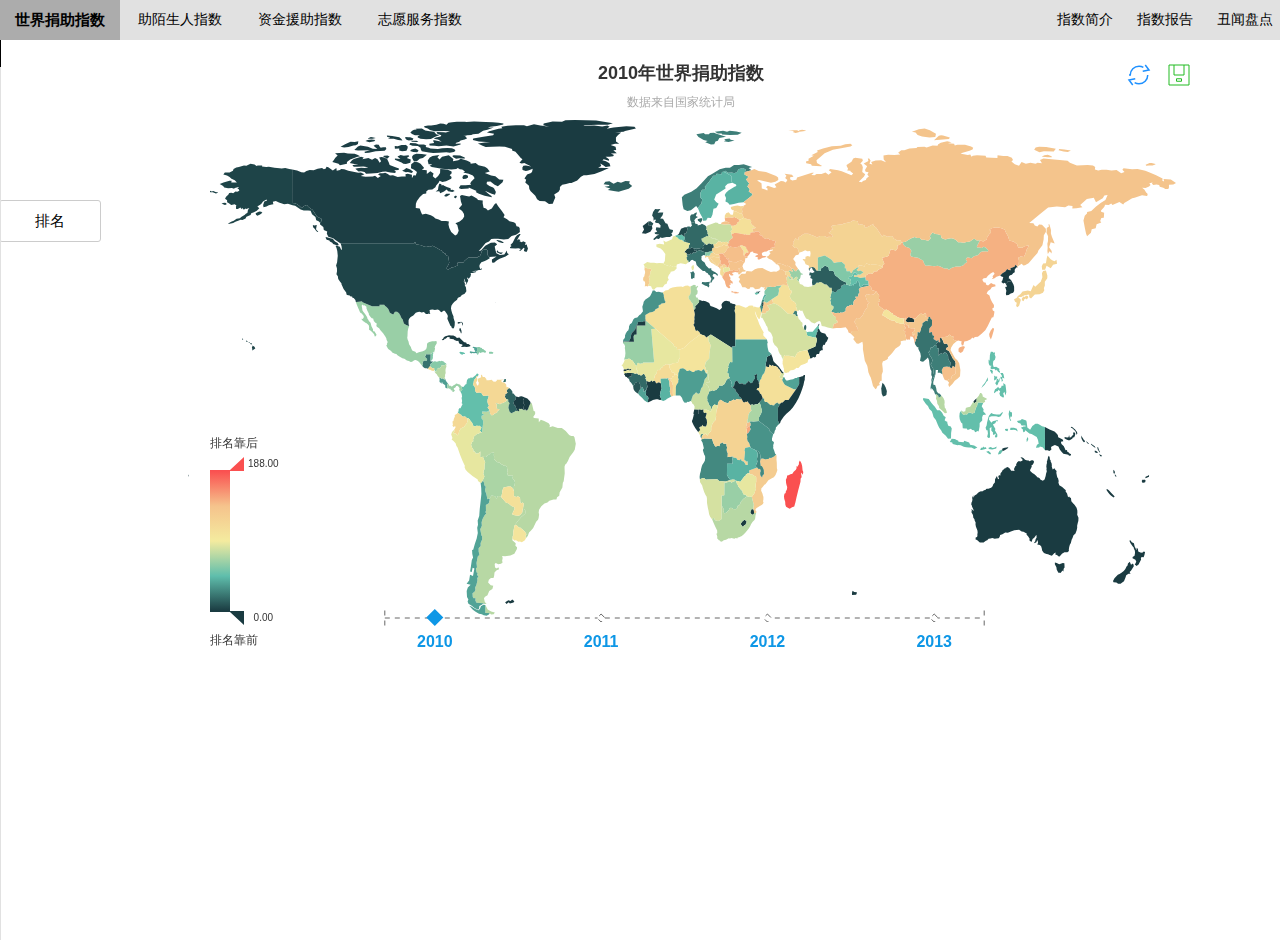
==== world_giving_index.html @ 4aa20960 "整合了其他网页" ====
<!DOCTYPE html>
<html lang="en">
<!--[if IE 6 ]><html class="ie ielt9 ielt8 ielt7 ie6" lang="en-US"><![endif]-->
<!--[if IE 7 ]><html class="ie ielt9 ielt8 ie7" lang="en-US"><![endif]-->
<!--[if IE 8 ]><html class="ie ielt9 ie8" lang="en-US"><![endif]-->
<head>
	<meta charset="UTF-8">
	<title>全球捐赠指数</title>
	<link rel="stylesheet" type="text/css" href="css/style.css">
	<!--[if lt IE 10]> 
	<script type="text/javascript" src="js/PIE.js"></script> 
	<![endif]--> 
	<!--[if IE 7]>
	<script type='text/javascript' src='js/excanvas.js'></script>
	<link rel="stylesheet" href="css/iefix.css" type="text/css" media="screen" />
	<![endif]-->
	<!--[if IE 8]>
	<script type='text/javascript' src='js/excanvas.js'></script>
	<link rel="stylesheet" href="css/iefix.css" type="text/css" media="screen" />
	<![endif]--> 
	<script src="framework/echarts/esl.js"></script>
	<script type="text/javascript" src="js/jquery-1.7.1.min.js"></script>
	
</head>
<body>
	<!-- 顶部导航栏 -->
	<div id="titlebar">
		<ul id= 'btn-group' class="btn-group">
		  <li class="item btn-default">世界捐助指数</li>
		  <li class="item btn-default">助陌生人指数</li>
		  <li class="item btn-default">资金援助指数</li>
		  <li class="item btn-default">志愿服务指数</li>
		</ul>

		<ul id='titlebar_ul'>
			<li id = "brand" class="item">
				丑闻盘点
			</li>
			<li id = "asset" class="item">
				指数报告
			</li>
			<li id = "prof" class="item">
				指数简介
			</li>
		</ul>
	

		<div class="nav-content" id="prof-content">
			<a href="#" class='left close'>
				<div class="icon"></div>
				<span class="caption">Close</span>
			</a>
			<div class='content'>
				<p>世界捐助指数是由总部设在英国的慈善援助基金会（CAF）于2010年9月首次发布的。该指数是由慈善援助基金会委托盖洛普调查机构对各国家或地区进行抽取年龄为15岁以上的人群进行调查，再根据资金援助、志愿服务和帮助陌生人三项指标给他们的慈善情况排名。这项调查中各国的样本数量与人口成一定比例，在大多数国家选取具有代表性的城市收集1000份问卷。调查方式是通过电话或面对面访谈形式的，这取决于该国的电话覆盖率。捐钱或志愿服务的组织可能包括政党/组织以及注册的慈善团体、社区组织和宗教场所。</p>
			</div>
		</div>
		<div class="nav-content" id="asset-content">
			<a href="#" class='left close'>
				<div class="icon"></div>
				<span class="caption">Close</span>
			</a>
			<div class='content'>

				<p>2010年情况根据《世界捐助指数2010》的报告显示，在调查的占世界人口95%的153个国家及地区中，全球五分之一的人自愿帮助别人，三分之一的人向慈善机构捐过款，45%的人都是“厚道人”，表示乐意帮助陌生人。根据每个国家或地区向慈善捐款的数额、为陌生人提供金钱或时间帮助的多少，慈善援助基金会做出了如下排名： 
				澳大利亚和新西兰以57%的平均分并列第一，得分为56%的加拿大和爱尔兰并列第三，瑞士和美国得分为55%，并列第五。中国香港与德国、丹麦、几内亚并列第18位，韩国排第81，新加坡第91，日本第11。该报告显示，只有4%的立陶宛人捐钱给慈善机构，而马耳他为83%；在土库曼斯坦，有61%的人做志愿者工作，而柬埔寨仅有2%。而好几个世界人口最多的国家则在该指数上排名倒数，包括印度排名134，俄罗斯排名138，中国列147，倒数第7。根据该调查，仅有4%的中国人奉献自己的时间给慈善，而俄罗斯仅有6%的人捐款。</p>
			</div>
		</div>
		<div class="nav-content" id="brand-content">
			<a href="#" class='left close'>
				<div class="icon"></div>
				<span class="caption">Close</span>
			</a>
			<div class='content'>
				<p>近年来，郭美美事件等丑闻给红十字会带来了很大的信任危机。据报道，郭美美事件后，全国慈善捐赠总额直线下降，尽管红十字会改善与民众关系的意愿表现得越发强烈，但对于民众要求每笔善款公开透明的诉求又迟迟未见行动。慈善事业的负面新闻接二连三曝光，严重打击了社会人士的爱心以及对慈善机构的信心，下面我们就来盘点下近年来中国发生的一些慈善丑闻......<a href="chouwen.html" target="_blamk">丑闻盘点</a></p>
			</div>
		</div>
	</div>
	
	<!-- 左侧栏 -->
	<div id="leftbar">
		<ul id='leftbar_ul'>
			<li>排名</li>
		</ul>
		<div class='rank'>
			<span id="rank_span">国家历年排名</span>
			<a href="#" class='right close'>
				<div class="right_icon"></div>
				<span class="right_caption">Close</span>
			</a>
			<div class='rank_content'></div>
		</div>
	</div>

	<!-- 右侧栏 -->
	<!-- <div id="rightbar">
		<ul id='rightbar_ul'>
			<li>选择国家</li>
		</ul>
	</div> -->

	<!-- 地图显示 -->
	<div id="right_main">
		<div id="map" ></div>
	</div>
</body>
<script type="text/javascript">
	$(function() { 
		if (window.PIE) { 
			$('.rounded').each(function() { 
				PIE.attach(this); 
			}); 
		} 
	}); 

	$('document').ready(function(){
		
		$.rank = $('.rank');
		var oLis = $('#titlebar_ul li');
		for( var i=0, len = oLis.length; i< len; i++){
			oLis[i].onclick = function( e ){
				var id = '#' + this.id + '-content';
				var els = $('.nav-content');
				colseOther( $(id), els );
				$(id).addClass('content-move-left');
			}
		}

		var a_close = $('.close');
		for( var i=0; i<a_close.length; i++){
			a_close[i].onclick = function( e ){
				var el = $(this).parent();
				el.removeClass('content-move-left');
			}
		}

		function colseOther( el, els ){
			for( var i=0; i< els.length; i++){
				if( $(els[i]) === el ){
					break;
				}else{
					$( els[i]).removeClass('content-move-left');
				}
			}
		}

		//排名弹出事件
		var	 rank_btn = $('#leftbar_ul li');
		rank_btn.on('click', function(event) {
			$('.rank').addClass('rank_content_right');
		});

	});
</script>
<script type="text/javascript" src="js/data.js"></script>
<script type="text/javascript" src="js/map.js"></script>
</html>
---- css/style.css ----
ul{
	list-style: none;
	padding-left: 0;
}

body{ margin: 0; padding: 0; overflow: hidden;}

p{
	text-indent: 2em;
    line-height: 28px;
    font-size: 13px;
    font-family: inherit;
	margin: 0 6px;
}

/* titlebar 的样式*/
#titlebar{
	height:40px;
	background-color: #e1e1e1;
	position: relative;
	top: 0;
	left: 0;
	width: 100%;
	z-index: 99;
}

#titlebar_ul{ float:right; height:40px; line-height: 40px;margin-bottom: 0; margin-top: 0;}
#titlebar_ul li{ float:right; margin: auto 0px auto 10px;height:40px;}


.item{
	font-size: 14px;
	font-family: "Microsoft YaHei";
	text-align: center;
	margin-top: 5px;
	width: 70px;
}
.item:hover{
	background-color: #acacac;
	font-weight: bold;
	font-size: 15px;
}

.nav-content{
	top: 39px;
	right:-400px;
	height: auto;
	background-color: #e1e1e1;
	width:400px;
	position:absolute;
	z-index: 99;
	/*opacity: 1;*/
	display: none;
}

.left{
	float: left;
	top: 39px;	
	width: 27px;	height: 27px;
	background: #000;	opacity: 1;
	/*transition:all 150ms ease-in-out;*/

}

.right{
	background: none repeat scroll 0 0 #000;
	float: right;
	height: 27px;
	opacity: 1;
	top: 39px;
	width: 27px;
}

.right_icon{
	position: absolute; width: 12px; height: 12px;
	background: url(../images/icon_remove_white.png);
	top: 7px;
	right: 7px;
}

.right_caption{
	position: absolute; display: inline-block;
	opacity: 0; right: 27px; top: 5px;
	font-weight: normal; font-size: 14px;
	color: #E1E1E1;
}

.close:hover  .right_caption{
	position: absolute; display: inline-block;
	opacity: 1; right: 25px; top: 5px;
	font-weight: normal; font-size: 14px;
	color: #fff;
}


.icon{
	position: absolute; width: 12px; height: 12px;
	background: url(../images/icon_remove_white.png);top: 7px;
	left: 7px;
}

.rank_item_close{
	background: none repeat scroll 0 0 #000;
	float: right;
	height: 20px;
	opacity: 1;
	right: 15px;
	width: 20px;
	position: relative;
	right: 7px;
}

.rank_item_icon{
	background: url(../images/icon_remove_white.png) no-repeat;top: 4px;left: 4px;position: relative;
	height: 20px;width: 20px;
}

.caption{
	position: absolute; display: inline-block;
	/*opacity: 0; */
	left: 27px; top: 5px;
	font-weight: normal; font-size: 14px;
	color: #E1E1E1;
}


.close:hover{
	background-color: #FA5050;padding-left: 30px;
	padding-right: 35px;
}

.close:hover  .caption{
	position: absolute; display: inline-block;
	opacity: 1; left: 25px; top: 5px;
	font-weight: normal; font-size: 14px;
	color: #fff;
}

.nav-content .content{
	clear: both;
	position: absolute; top:26px;
	width: 100%;
	padding: 12px 0px 22px;
	background-color: #e1e1e1;
	/*overflow: auto;*/
}

#titlebar .content-move-left .content > p{
    text-indent: 2em;
    line-height: 28px;
    font-size: 13px;
    font-family: inherit;
    margin-bottom: 0;
}


.content-move-left{
	opacity: 1;
	display: block;
	-webkit-animation-name: cml;
	-moz-animation-name: cml;
	-o-animation-name: cml;
	animation-name: cml;
	-webkit-animation-duration: 1s;
	-moz-animation-duration: 1s;
	-o-animation-duration: 1s;
	animation-duration: 1s;
	-webkit-animation-iteration: 1;
	-moz-animation-iteration: 1;
	-o-animation-iteration: 1;
	animation-iteration: 1;
	-webkit-animation-fill-mode: forwards;
	-moz-animation-fill-mode: forwards;
	-o-animation-fill-mode: forwards;
	animation-fill-mode: forwards;
}

@-webkit-keyframes cml{
	from{
	}
	to{
		-webkit-transform: translateX(-400px);
		transform: translateX(-400px);
	}
}

@-moz-keyframes cml{
	from{
	}
	to{
		-moz-transform:translateX(-400px);
		transform:translateX(-400px);
	}
}
@-o-keyframes cml{
	from{
	}
	to{
		-o-transform:translateX(-400px);
		transform:translateX(-400px);
	}
}

@keyframes cml{
	from{
	}
	to{
		-webkit-transform: translateX(-400px);
		transform: translateX(-400px);
	}
}

.rank_content_right{
	display: block;
	/*-webkit-animation-name: rcr;
	-moz-animation-name: rcr;
	-o-animation-name: rcr;
	animation-name: rcr;
	-webkit-animation-duration: 0.8s;
	-moz-animation-duration: 0.8s;
	-o-animation-duration: 0.8s;
	animation-duration: 0.8s;
	-webkit-animation-iteration: 1;
	-moz-animation-iteration: 1;
	-o-animation-iteration: 1;
	animation-iteration: 1;
	-webkit-animation-fill-mode: forwards;
	-moz-animation-fill-mode: forwards;
	-o-animation-fill-mode: forwards;
	animation-fill-mode: forwards;*/
}

@-webkit-keyframes crc{
	from{
	}
	to{
		-webkit-transform: translateX(400px);
		transform: translateX(400px);
	}
}

@-moz-keyframes crc{
	from{
	}
	to{
		-moz-transform:translateX(400px);
		transform:translateX(400px);
	}
}
@-o-keyframes crc{
	from{
	}
	to{
		-o-transform:translateX(400px);
		transform:translateX(400px);
	}
}

@keyframes crc{
	from{
	}
	to{
		-webkit-transform: translateX(400px);
		transform: translateX(400px);
	}
}


/* 左侧栏的样式 */
#leftbar{ width: 100px; position: relative;height:100%; left: 0; top: 0;
 float: left; position: absolute; z-index: 98;}
#leftbar ul{ list-style: none;height: 400px; width:100px;margin-top:200px;margin-left:-1px;}
#leftbar ul li{  height: 40px;  font-size: 15px; font-family: 'Microsoft Yahei','宋体'; width:100px;
	margin:  10px auto; line-height:40px; border:1px solid #ededed;border-color:#ccc;border-radius:3px;
	text-align: center;
}
#leftbar_ul li:hover{ width: 105px; font-size: 16px; font-weight: bold;background-color: #acacac;}

#leftbar .rank{
	background-color: #e1e1e1;
	width:400px;
	height: 100%;
	position: absolute;
	left:-399px;	
	top:40px;
}

.rank span#rank_span{
	height: 40px;line-height: 40px;display: inline-block;margin-left: 100px;font-family: inherit;font-size: 19px;
}

.rank_content{
	margin-top:0;
	height: 90%;
	width: 100%;
	overflow: auto;
}

.rank_item{
	left: 5px;
	height: 300px;
	line-height: 20px;
	width: 100%;
	font-size: 14px;
	font-family: inherit;
	border: 1px solid #ccc;
	margin: 0;
	padding: 2px 0 20px 3px;
}

.rank_item span{
	display: block;
	margin: 4px 28px 4px 0;
	font-size: 16px;
	font-weight: bold;
}

.item_line{
	height: 100%;width: 90%;
}



/* 右侧栏的样式 */
#rightbar{ width: 100px; position: relative;height:720px; right: 0; top: 0;
 float: right; position: absolute;z-index: 98;}
#rightbar ul{ list-style: none;height: 400px; width:100px;margin-top:200px;margin-left:-1px;}
#rightbar ul li{  height: 40px;  font-size: 15px; font-family: 'Microsoft Yahei','宋体'; width:100px;
	margin:  10px auto; line-height:40px; border:1px solid #ededed;border-color:#ccc;border-radius:3px;
	text-align: center;
}
#rightbar_ul li:hover{ width: 105px; font-size: 16px; font-weight: bold;background-color: #acacac;}


#right_main{
	float: left;
	margin:20px 100px;
	width:80%;
	position: relative;
}

#map{ 
	left:40px; top: -30px;width:100%; height:600px;float: left; border:0px solid #ccc;padding:10px;position: relative;margin: 20px;
	}

#btn-group{
	position: absolute;
	float: left;
	top: 0;
	left: 0;
	z-index: 98;
	height: 40px;
	line-height: 40px;
	margin: 0;
}

#btn-group li{ float: left; padding: 0 10px;
	height: 40px;line-height: 40px; width: 100px;margin-top: 0px;
}
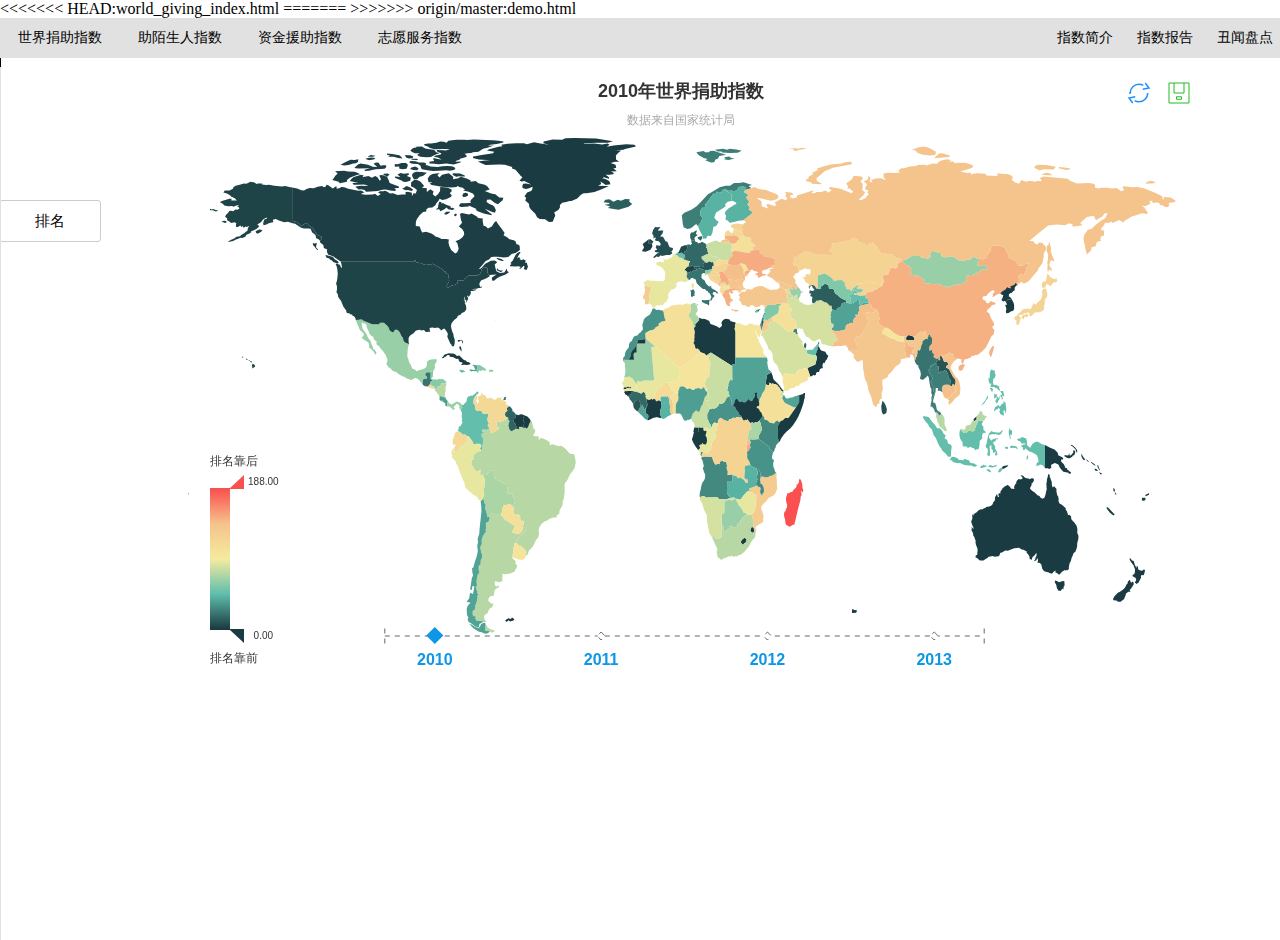
==== commit c3e0e325: "Merge remote-tracking branch 'origin/master'" ====
--- a/world_giving_index.html
+++ b/world_giving_index.html
@@ -1,31 +1,77 @@
 <!DOCTYPE html>
 <html lang="en">
-<!--[if IE 6 ]><html class="ie ielt9 ielt8 ielt7 ie6" lang="en-US"><![endif]-->
-<!--[if IE 7 ]><html class="ie ielt9 ielt8 ie7" lang="en-US"><![endif]-->
-<!--[if IE 8 ]><html class="ie ielt9 ie8" lang="en-US"><![endif]-->
 <head>
 	<meta charset="UTF-8">
 	<title>全球捐赠指数</title>
 	<link rel="stylesheet" type="text/css" href="css/style.css">
-	<!--[if lt IE 10]> 
-	<script type="text/javascript" src="js/PIE.js"></script> 
-	<![endif]--> 
-	<!--[if IE 7]>
-	<script type='text/javascript' src='js/excanvas.js'></script>
-	<link rel="stylesheet" href="css/iefix.css" type="text/css" media="screen" />
-	<![endif]-->
-	<!--[if IE 8]>
-	<script type='text/javascript' src='js/excanvas.js'></script>
-	<link rel="stylesheet" href="css/iefix.css" type="text/css" media="screen" />
-	<![endif]--> 
 	<script src="framework/echarts/esl.js"></script>
+<<<<<<< HEAD:world_giving_index.html
 	<script type="text/javascript" src="js/jquery-1.7.1.min.js"></script>
 	
+=======
+	<script type="text/javascript" src="js/jquery-1.7.1.min.js" charset="utf-8"></script>
+	<script type="text/javascript">
+		$('document').ready(function(){
+			$.rank = $('.rank');
+			var oLis = $('#titlebar_ul li');
+			for( var i=0, len = oLis.length; i< len; i++){
+				oLis[i].onclick = function( e ){
+					var id = '#' + this.id + '-content';
+					var els = $('.nav-content');
+					colseOther( $(id), els );
+					$(id).animate({right:"0px"});
+					$(id).show();
+				}
+			}
+
+			var a_left_close = $('.right.close');
+			for( var i=0; i<a_left_close.length; i++){
+				a_left_close[i].onclick = function( e ){
+					var el = $(this).parent();
+					// el.removeClass('content-move-left');
+					el.animate({
+						left:'-400px'
+					});
+				}
+			}
+
+			var a_close = $('.left.close');
+			for( var i=0; i<a_close.length; i++){
+				a_close[i].onclick = function( e ){
+					var el = $(this).parent();
+					// el.removeClass('content-move-left');
+					el.animate({
+						right:'-400px'
+					});
+				}
+			}
+
+			function colseOther( el, els ){
+				for( var i=0; i< els.length; i++){
+					if( $(els[i]) === el ){
+						break;
+					}else{
+						// $( els[i]).removeClass('content-move-left');
+						$( els[i] ).animate({right:"-400px"}, 100);
+						$( els[i] ).hide();
+					}
+				}
+			}
+
+			//排名弹出事件
+			var	 rank_btn = $('#leftbar_ul li');
+			rank_btn.on('click', function(event) {
+				$(".rank").animate({left:'0px'});
+			});
+
+		});
+	</script>
+>>>>>>> origin/master:demo.html
 </head>
 <body>
 	<!-- 顶部导航栏 -->
 	<div id="titlebar">
-		<ul id= 'btn-group' class="btn-group">
+		<ul id= 'btn-group'class="btn-group">
 		  <li class="item btn-default">世界捐助指数</li>
 		  <li class="item btn-default">助陌生人指数</li>
 		  <li class="item btn-default">资金援助指数</li>
@@ -63,6 +109,14 @@
 
 				<p>2010年情况根据《世界捐助指数2010》的报告显示，在调查的占世界人口95%的153个国家及地区中，全球五分之一的人自愿帮助别人，三分之一的人向慈善机构捐过款，45%的人都是“厚道人”，表示乐意帮助陌生人。根据每个国家或地区向慈善捐款的数额、为陌生人提供金钱或时间帮助的多少，慈善援助基金会做出了如下排名： 
 				澳大利亚和新西兰以57%的平均分并列第一，得分为56%的加拿大和爱尔兰并列第三，瑞士和美国得分为55%，并列第五。中国香港与德国、丹麦、几内亚并列第18位，韩国排第81，新加坡第91，日本第11。该报告显示，只有4%的立陶宛人捐钱给慈善机构，而马耳他为83%；在土库曼斯坦，有61%的人做志愿者工作，而柬埔寨仅有2%。而好几个世界人口最多的国家则在该指数上排名倒数，包括印度排名134，俄罗斯排名138，中国列147，倒数第7。根据该调查，仅有4%的中国人奉献自己的时间给慈善，而俄罗斯仅有6%的人捐款。</p>
+<<<<<<< HEAD:world_giving_index.html
+=======
+				<p><a href="http://www.hao123.com/?tn=91949028_hao_pg">慷慨程度与一个国家或地区的综合福利关系紧密</a></p>
+				<p><a href="http://www.hao123.com/?tn=91949028_hao_pg">慷慨程度与一个国家或地区的综合福利关系紧密</a></p>
+				<p><a href="http://www.hao123.com/?tn=91949028_hao_pg">慷慨程度与一个国家或地区的综合福利关系紧密</a></p>
+				<p><a href="http://www.hao123.com/?tn=91949028_hao_pg">慷慨程度与一个国家或地区的综合福利关系紧密</a></p>
+				<p><a href="http://www.hao123.com/?tn=91949028_hao_pg">更多...</a></p>
+>>>>>>> origin/master:demo.html
 			</div>
 		</div>
 		<div class="nav-content" id="brand-content">
@@ -81,7 +135,7 @@
 		<ul id='leftbar_ul'>
 			<li>排名</li>
 		</ul>
-		<div class='rank'>
+		<div class='rank' >
 			<span id="rank_span">国家历年排名</span>
 			<a href="#" class='right close'>
 				<div class="right_icon"></div>
@@ -102,55 +156,7 @@
 	<div id="right_main">
 		<div id="map" ></div>
 	</div>
-</body>
-<script type="text/javascript">
-	$(function() { 
-		if (window.PIE) { 
-			$('.rounded').each(function() { 
-				PIE.attach(this); 
-			}); 
-		} 
-	}); 
-
-	$('document').ready(function(){
-		
-		$.rank = $('.rank');
-		var oLis = $('#titlebar_ul li');
-		for( var i=0, len = oLis.length; i< len; i++){
-			oLis[i].onclick = function( e ){
-				var id = '#' + this.id + '-content';
-				var els = $('.nav-content');
-				colseOther( $(id), els );
-				$(id).addClass('content-move-left');
-			}
-		}
-
-		var a_close = $('.close');
-		for( var i=0; i<a_close.length; i++){
-			a_close[i].onclick = function( e ){
-				var el = $(this).parent();
-				el.removeClass('content-move-left');
-			}
-		}
-
-		function colseOther( el, els ){
-			for( var i=0; i< els.length; i++){
-				if( $(els[i]) === el ){
-					break;
-				}else{
-					$( els[i]).removeClass('content-move-left');
-				}
-			}
-		}
-
-		//排名弹出事件
-		var	 rank_btn = $('#leftbar_ul li');
-		rank_btn.on('click', function(event) {
-			$('.rank').addClass('rank_content_right');
-		});
-
-	});
-</script>
 <script type="text/javascript" src="js/data.js"></script>
 <script type="text/javascript" src="js/map.js"></script>
+</body>
 </html>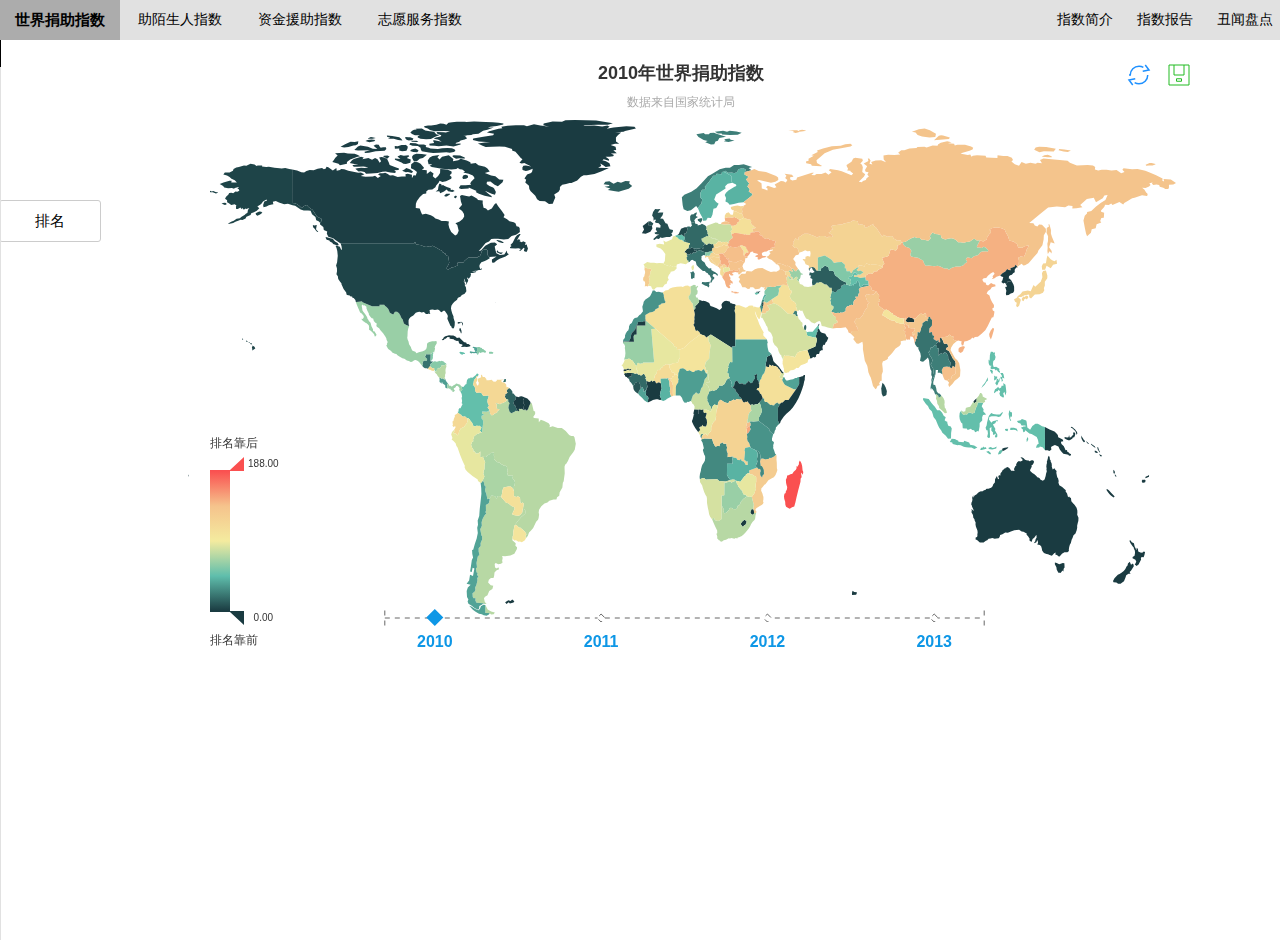
==== commit 3dbed8ae: "删除多余的注释" ====
--- a/world_giving_index.html
+++ b/world_giving_index.html
@@ -5,10 +5,6 @@
 	<title>全球捐赠指数</title>
 	<link rel="stylesheet" type="text/css" href="css/style.css">
 	<script src="framework/echarts/esl.js"></script>
-<<<<<<< HEAD:world_giving_index.html
-	<script type="text/javascript" src="js/jquery-1.7.1.min.js"></script>
-	
-=======
 	<script type="text/javascript" src="js/jquery-1.7.1.min.js" charset="utf-8"></script>
 	<script type="text/javascript">
 		$('document').ready(function(){
@@ -66,7 +62,6 @@
 
 		});
 	</script>
->>>>>>> origin/master:demo.html
 </head>
 <body>
 	<!-- 顶部导航栏 -->
@@ -109,14 +104,11 @@
 
 				<p>2010年情况根据《世界捐助指数2010》的报告显示，在调查的占世界人口95%的153个国家及地区中，全球五分之一的人自愿帮助别人，三分之一的人向慈善机构捐过款，45%的人都是“厚道人”，表示乐意帮助陌生人。根据每个国家或地区向慈善捐款的数额、为陌生人提供金钱或时间帮助的多少，慈善援助基金会做出了如下排名： 
 				澳大利亚和新西兰以57%的平均分并列第一，得分为56%的加拿大和爱尔兰并列第三，瑞士和美国得分为55%，并列第五。中国香港与德国、丹麦、几内亚并列第18位，韩国排第81，新加坡第91，日本第11。该报告显示，只有4%的立陶宛人捐钱给慈善机构，而马耳他为83%；在土库曼斯坦，有61%的人做志愿者工作，而柬埔寨仅有2%。而好几个世界人口最多的国家则在该指数上排名倒数，包括印度排名134，俄罗斯排名138，中国列147，倒数第7。根据该调查，仅有4%的中国人奉献自己的时间给慈善，而俄罗斯仅有6%的人捐款。</p>
-<<<<<<< HEAD:world_giving_index.html
-=======
 				<p><a href="http://www.hao123.com/?tn=91949028_hao_pg">慷慨程度与一个国家或地区的综合福利关系紧密</a></p>
 				<p><a href="http://www.hao123.com/?tn=91949028_hao_pg">慷慨程度与一个国家或地区的综合福利关系紧密</a></p>
 				<p><a href="http://www.hao123.com/?tn=91949028_hao_pg">慷慨程度与一个国家或地区的综合福利关系紧密</a></p>
 				<p><a href="http://www.hao123.com/?tn=91949028_hao_pg">慷慨程度与一个国家或地区的综合福利关系紧密</a></p>
 				<p><a href="http://www.hao123.com/?tn=91949028_hao_pg">更多...</a></p>
->>>>>>> origin/master:demo.html
 			</div>
 		</div>
 		<div class="nav-content" id="brand-content">
